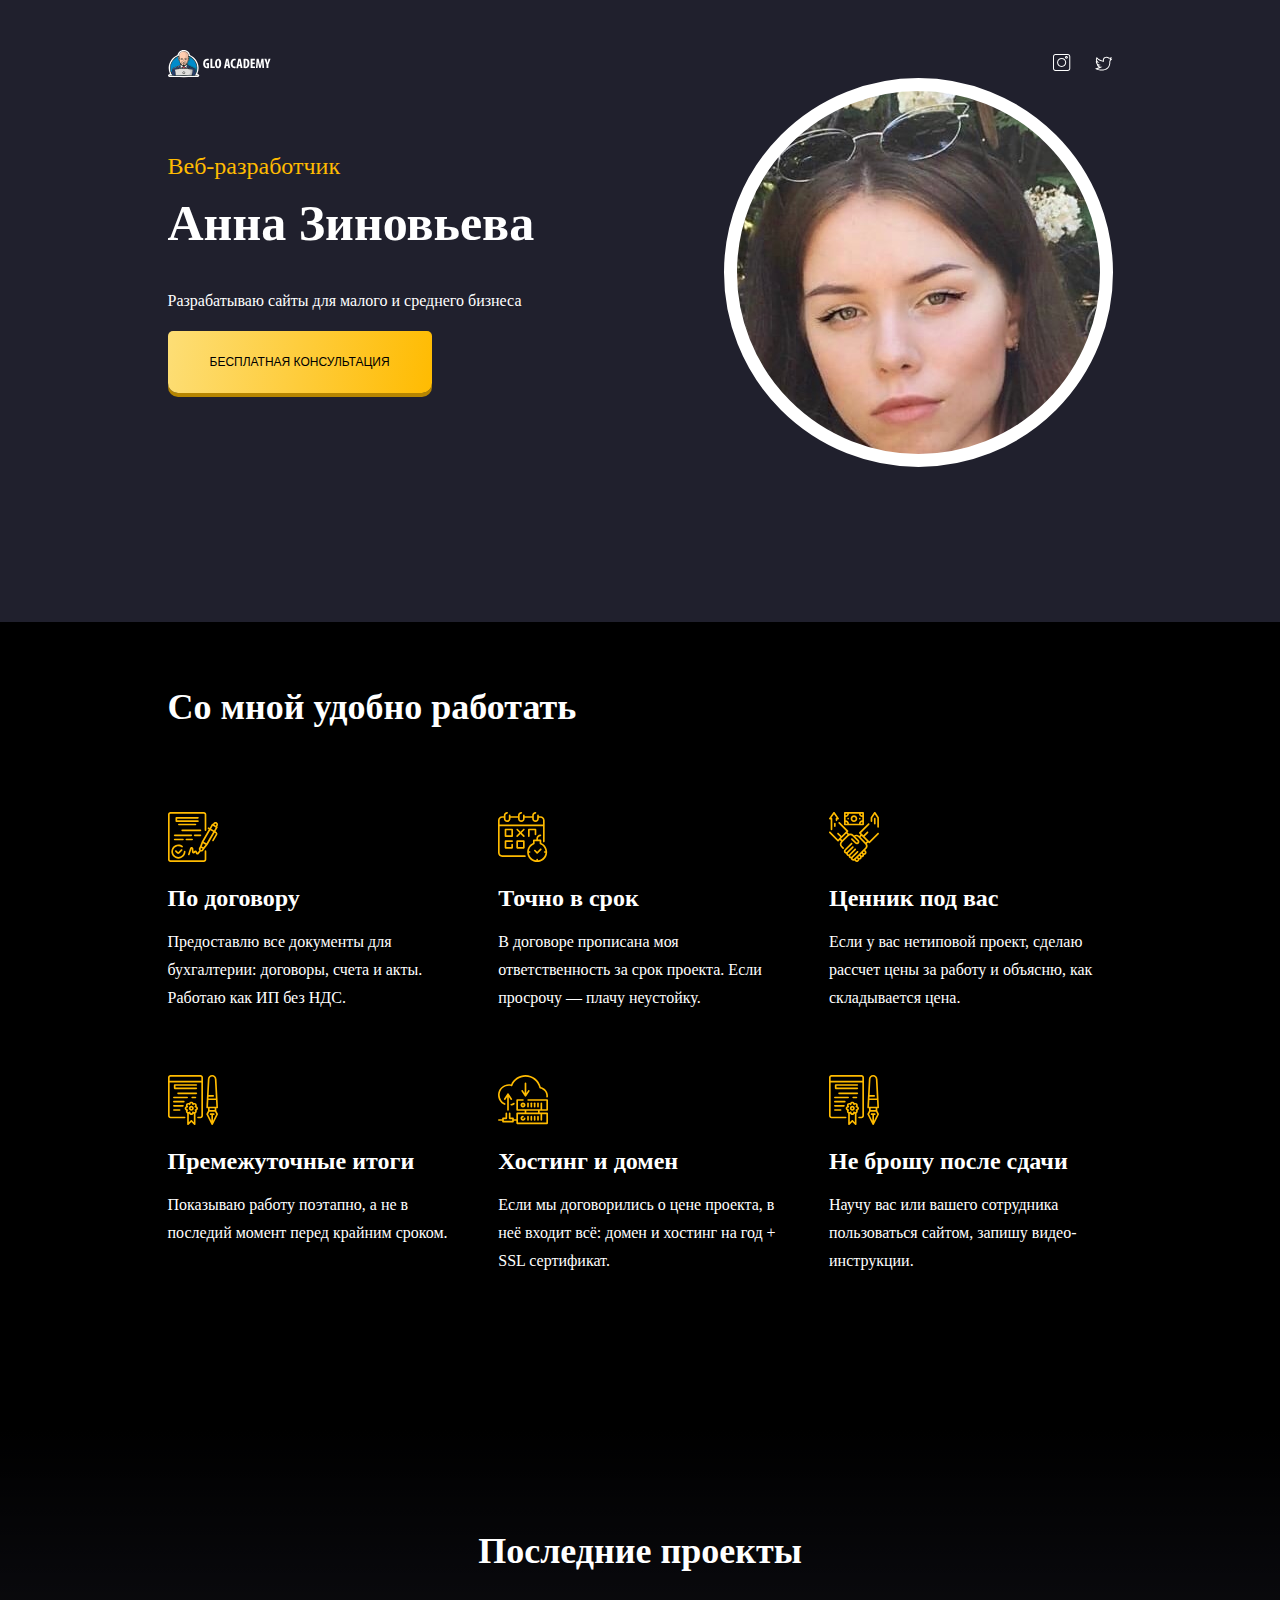
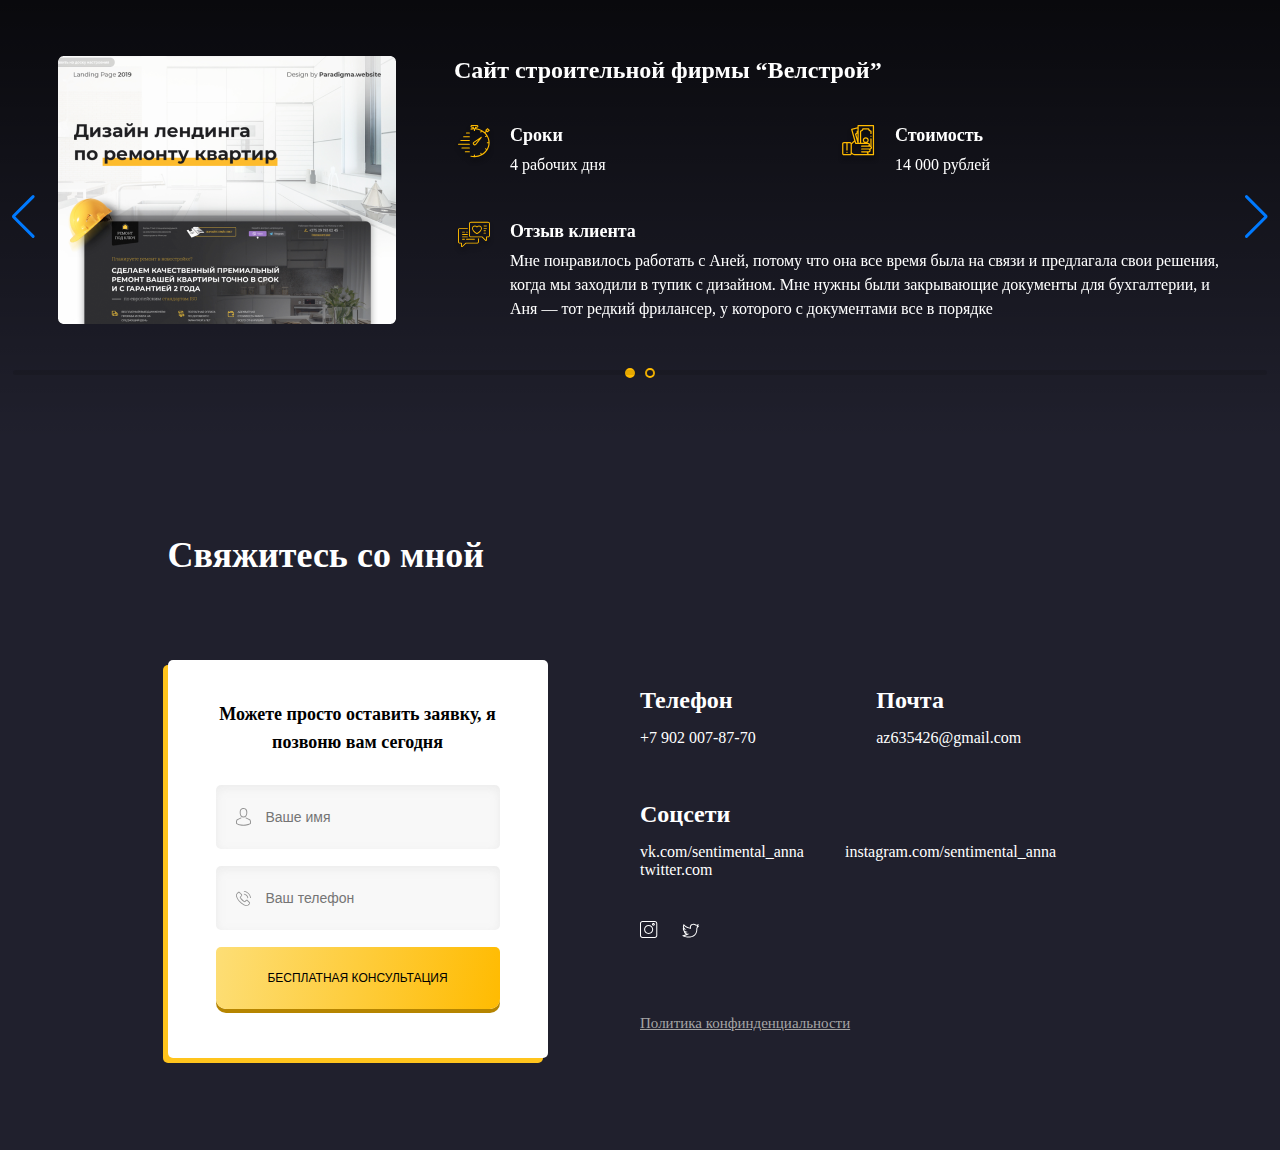
==== index.html @ 2e164c68 "Add files via upload" ====
<!DOCTYPE html>
<html lang="ru">

<head>
  <meta charset="UTF-8" />
  </meta>
  <meta name="viewport" content="width=device-width, initial-scale=1.0" />
  </meta>
  <meta http-equiv="X-UA-Compatible" content="ie=edge" />
  </meta>
  <title>Анна Зиновьева-веб-разработчик</title>
  <link rel="stylesheet" type="text/css" href="\css\style.css">
  <link rel="stylesheet" href="D:\Учёба\html\Мой сайт\css\style.css" />
  </link>
  <link rel="stylesheet" href="https://fonts.googleapis.com/css?family=Roboto:400,700&display=swap&cyrillic" />
  </link>
  <link rel="stylesheet" href="https://cdnjs.cloudflare.com/ajax/libs/animate.css/4.0.0/animate.min.css" />
  <link rel="stylesheet" href="\js\animate.min.css">
  <link rel="stylesheet" href="\css\swiper-bundle.min.css">

</head>

<body>
  <header class="hero">
    <div class="container">
      <div class="hero-header">
        <img src="\img\logo.svg" alt="Glo Academy" class="logo">
        <div class="social-liks">
          <a href="https://vk.com/away.php?to=https%3A%2F%2Finstagram.com%2Fsentimental_anna%3Figshid%3Djiawn5vi1vb9&cc_key="
            class="social-link"><img src="\img\social\instagram.svg" alt="instagram" /></a>
          <a href="" class="social-link"><img src="\img\social\twitter.svg" alt="twitter" /></a>
        </div>
        <!-- /.social-liks -->
      </div>
      <!-- /.hero-header -->
      <div class="hero-content">
        <div class="hero-text">
          <span class="hero-subtitle wow animated fadeInLeft slow">Веб-разработчик</span>
          <h1 class="hero-title">Анна Зиновьева</h1>
          <p class="hero-des">Разрабатываю сайты для малого и среднего бизнеса</p>
          <button class="button hero-button">Бесплатная консультация</button>
        </div>
        <!-- /.hero-text -->
        <div class="hero-avatar">

        </div>
        <!-- /.hero-avatar -->
      </div>
      <!-- /.hero-content -->
    </div>
    <!-- /.container -->
  </header>

  <main>
    <section class="features section">
      <div class="container">
        <h2 class="section-title">Со мной удобно работать</h2>
        <div class="features-block">
          <div class="features-item">
            <img src="\img\features\offer-img.svg" alt="По договору" class="features-image">
            <h3 class="features-title">По договору</h3>
            <p class="features-text">Предоставлю все документы для бухгалтерии: договоры, счета и акты. Работаю как ИП
              без НДС.</p>
          </div>
          <div class="features-item">
            <img src="\img\features\deadline-img.svg" alt="Точно в срок" class="features-image">
            <h3 class="features-title">Точно в срок</h3>
            <p class="features-text">В договоре прописана моя ответственность за срок проекта. Если просрочу — плачу
              неустойку.</p>
          </div>
          <div class="features-item">
            <img src="\img\features\agreement-img.svg" alt="Ценник под вас" class="features-image">
            <h3 class="features-title">Ценник под вас</h3>
            <p class="features-text">Если у вас нетиповой проект, сделаю рассчет цены за работу и объясню, как
              складывается цена.</p>
          </div>
          <div class="features-item">
            <img src="\img\features\steps-img.svg" alt="Премежуточные итоги" class="features-image">
            <h3 class="features-title">Премежуточные итоги</h3>
            <p class="features-text">Показываю работу поэтапно, а не в последий момент перед крайним сроком.</p>
          </div>
          <div class="features-item">
            <img src="\img\features\storage-img.svg" alt="Хостинг и домен" class="features-image">
            <h3 class="features-title">Хостинг и домен</h3>
            <p class="features-text">Если мы договорились о цене проекта, в неё входит всё: домен и хостинг на год + SSL
              сертификат.</p>
          </div>
          <div class="features-item">
            <img src="\img\features\steps-img.svg" alt="Не брошу после сдачи" class="features-image">
            <h3 class="features-title">Не брошу после сдачи</h3>
            <p class="features-text">Научу вас или вашего сотрудника пользоваться сайтом, запишу видео-инструкции.</p>
          </div>

        </div>
        <!-- /.feachers-block -->

      </div>
      <!-- /.container -->
    </section>
    <!-- /.feachers -->
    <section class="section projects">
      <div class="container">

      </div>
      <h2 class="section-titles">
        <p align="center">Последние проекты</p>
      </h2>





      <!-- Slider main container -->
      <div class="swiper-container projects-slider">
        <!-- Additional required wrapper -->
        <div class="swiper-wrapper">
          <!-- Slides -->
          <div class="swiper-slide project-slide">
            <img src="\img\заказы\project-img.png" alt="Сайт строительной фирмы “Велстрой”" class="project-image">
            <div class="project-text">
              <h3 class="project-title">Сайт строительной фирмы “Велстрой”</h3>
              <div class="project-time">
                <img src="\img\заказы\time-icon.svg" alt="Срок" class="progect-icon">
                <div class="project-description">
                  <h4 class="project-subtitle">Сроки</h4>
                  <p class="project-paragraph">4 рабочих дня</p>
                </div>
              </div>
              <!-- /.project-time -->
              <div class="project-cost">
                <img src="\img\заказы\cost-icon.svg" alt="Стоимость" class="progect-icon">
                <div class="project-description">
                  <h4 class="project-subtitle">Стоимость</h4>
                  <p class="project-paragraph">14 000 рублей</p>
                </div>
              </div>
              <!-- /.project-cost -->
              <div class="project-feedback">
                <img src="\img\заказы\feedback-icon.svg" alt="Отзыв клиента" class="progect-icon">
                <div class="project-description">
                  <h4 class="project-subtitle">Отзыв клиента</h4>
                  <p class="project-paragraph">Мне понравилось работать с Аней, потому что она все время была на связи и
                    предлагала свои решения, когда мы заходили в
                    тупик с дизайном. Мне нужны были закрывающие документы для бухгалтерии, и Аня — тот редкий
                    фрилансер,
                    у которого с
                    документами все в порядке</p>
                </div>
              </div>
              <!-- /.project-feedback -->
            </div>
            <!-- /.project-text -->
          </div>

          <div class="swiper-slide project-slide"><img src="\img\заказы\project-img.png"
              alt="Сайт строительной фирмы “Велстрой”" class="project-image">
            <div class="project-text">
              <h3 class="project-title">Интернет-магазин</h3>
              <div class="project-time">
                <img src="\img\заказы\time-icon.svg" alt="Срок" class="progect-icon">
                <div class="project-description">
                  <h4 class="project-subtitle">Сроки</h4>
                  <p class="project-paragraph">4 рабочих дня</p>
                </div>
              </div>
              <!-- /.project-time -->
              <div class="project-cost">
                <img src="\img\заказы\cost-icon.svg" alt="Стоимость" class="progect-icon">
                <div class="project-description">
                  <h4 class="project-subtitle">Стоимость</h4>
                  <p class="project-paragraph">14 000 рублей</p>
                </div>
              </div>
              <!-- /.project-cost -->
              <div class="project-feedback">
                <img src="\img\заказы\feedback-icon.svg" alt="Отзыв клиента" class="progect-icon">
                <div class="project-description">
                  <h4 class="project-subtitle">Отзыв клиента</h4>
                  <p class="project-paragraph">Мне понравилось работать с Аней, потому что она все время была на связи и
                    предлагала свои решения, когда мы заходили в
                    тупик с дизайном. Мне нужны были закрывающие документы для бухгалтерии, и Аня — тот редкий
                    фрилансер,
                    у которого с
                    документами все в порядке</p>
                </div>
              </div>
              <!-- /.project-feedback -->
            </div>
            <!-- /.project-text -->
          </div>


          ...
        </div>
        <!-- If we need pagination -->
        <div class="projects-pagination"></div>

        <!-- If we need navigation buttons -->
        <div class="swiper-button-prev"></div>
        <div class="swiper-button-next"></div>

        <!-- If we need scrollbar -->
        <div class="swiper-scrollbar"></div>
      </div>



      </div>

    </section>
  </main>


  <footer class="section">
    <div class="container">
      <h2 class="section-title">Свяжитесь со мной</h2>
      <div class="contacts-block">
        <form action="#" class="contacts-form">
          <h4 class="form-title">Можете просто оставить заявку, я позвоню вам сегодня</h4>
          <input type="text" class="input input-name" placeholder="Ваше имя">
          <input type="text" class="input input-phone" placeholder="Ваш телефон">
          <button class="button form-button">Бесплатная консультация</button>
        </form>
        <!-- /.contacts-form -->
        <div class="contacts-text">
          <div class="contacts-data">
            <div class="contacts-phone">
              <h4 class="contacts-title">Телефон</h4>
              <a href="tel:+79020078770" class="contacts-link">+7 902 007-87-70</a>
            </div>
            <!-- /.contacts-phone -->
            <div class="contacts-mail" class="contacts-link">
              <h4 class="contacts-title">Почта</h4>
              <a href="mailto:az635426@gmail.com" class="contacts-link">az635426@gmail.com</a>

            </div>
            <!-- /.contacts-mail -->
            <div class="contacts-social">
              <h4 class="contacts-title">Соцсети</h4>
              <a href="https://vk.com/sentimental_anna" class="contacts-link">vk.com/sentimental_anna</a>
              <a href="https://vk.com/away.php?to=https%3A%2F%2Finstagram.com%2Fsentimental_anna%3Figshid%3Djiawn5vi1vb9&cc_key="
                class="contacts-link">instagram.com/sentimental_anna</a>
              <a href="#" class="contacts-link">twitter.com</a>
            </div>
            <!-- /.contacts-social -->
          </div>
          <!-- /.contacts-data -->
          <div class="social-liks">
            <a href="https://vk.com/away.php?to=https%3A%2F%2Finstagram.com%2Fsentimental_anna%3Figshid%3Djiawn5vi1vb9&cc_key="
              class="social-link"><img src="\img\social\instagram.svg" alt="instagram" /></a>
            <a href="#" class="social-link"><img src="\img\social\twitter.svg" alt="twitter" /></a>
          </div>
          <a href="#" class="contacts-policy">Политика конфинденциальности</a>
        </div>
        <!-- /.contacts-text -->
      </div>
      <!-- /.contacts-block -->
    </div>
  </footer>
  <!-- /.section -->

  <script src="D:\Учёба\html\Мой сайт\js\wow.min.js"></script>
  <script src="D:\Учёба\html\Мой сайт\js\main.js"></script>
  <script src="\js\swiper-bundle.min.js"></script>
  <script src="\js\main.js"></script>
  <script src=D:\Учёба\html\Мойсайт\js\swiper-bundle.min.js></script>
  <script src="\js\wow.min.js"></script>
  <script src="js\main.js"></script>
  <script src="/js/main.js"></script>



</body>

</html>
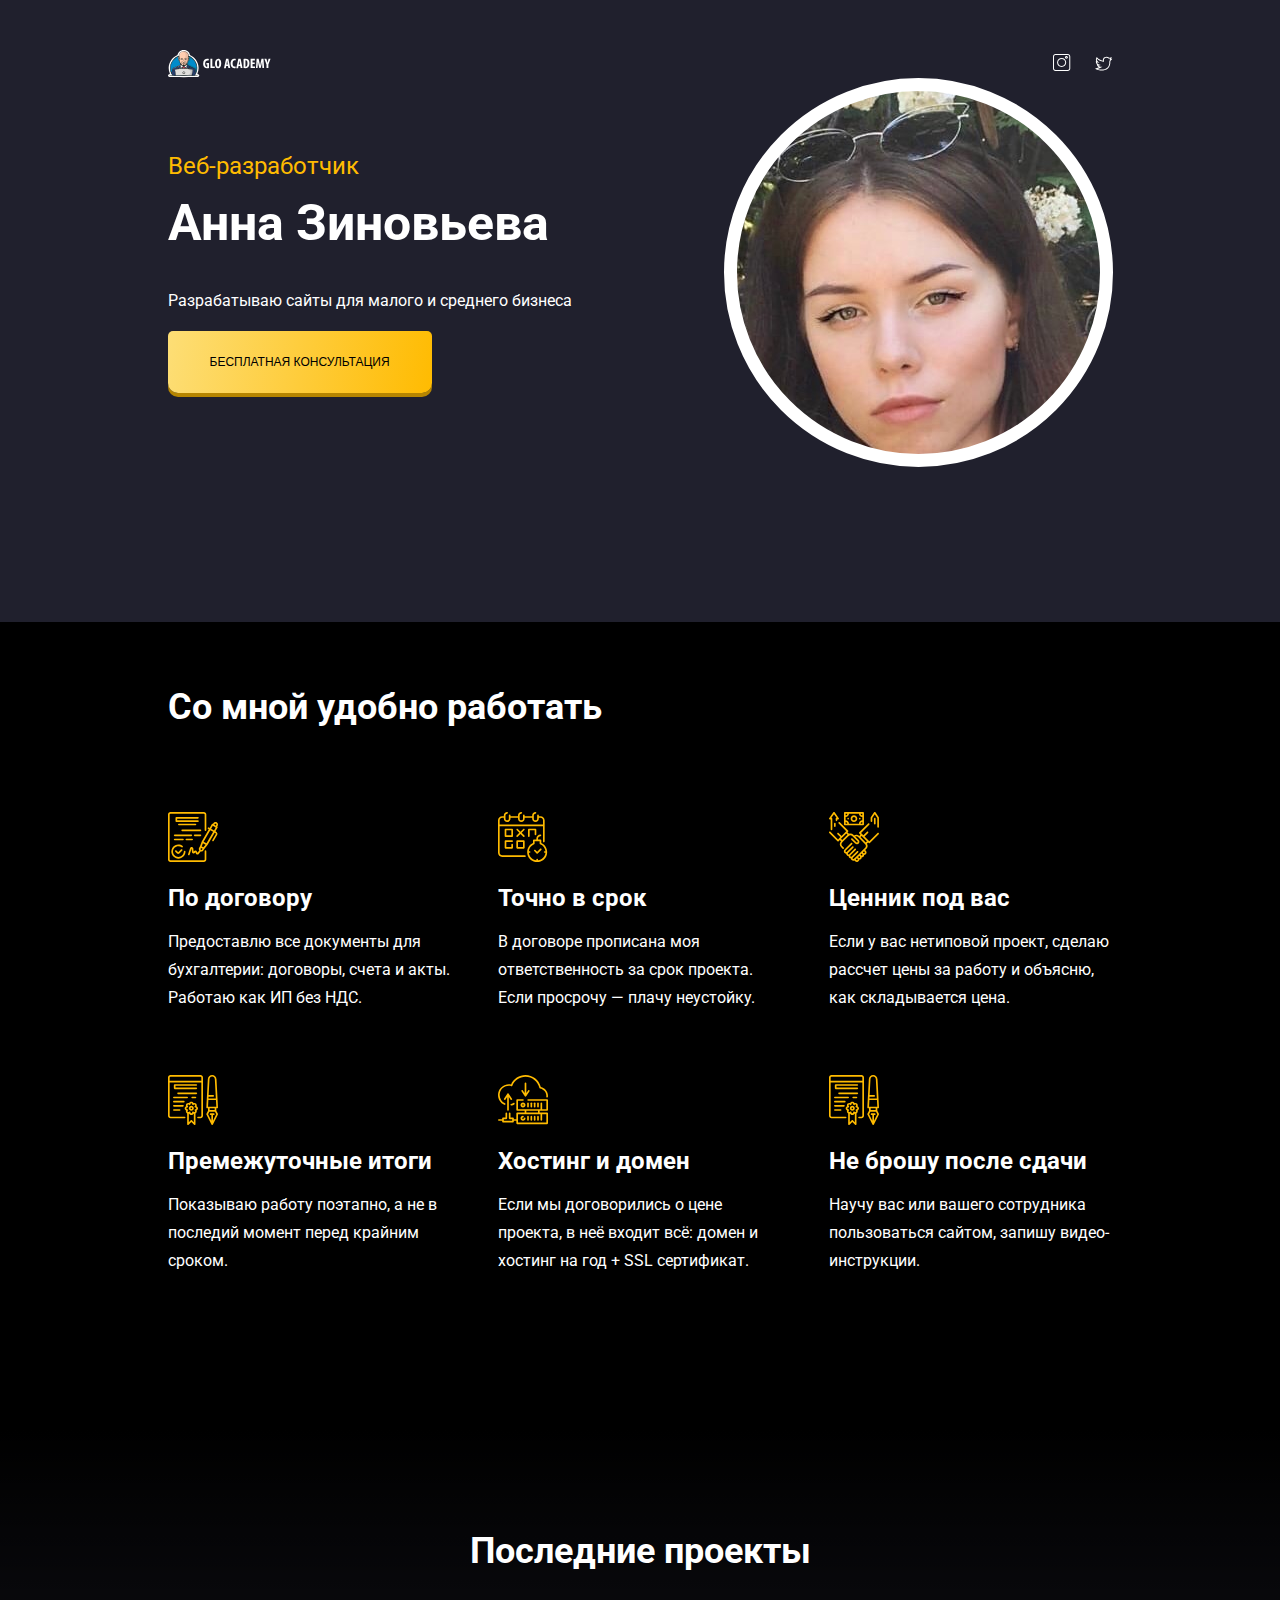
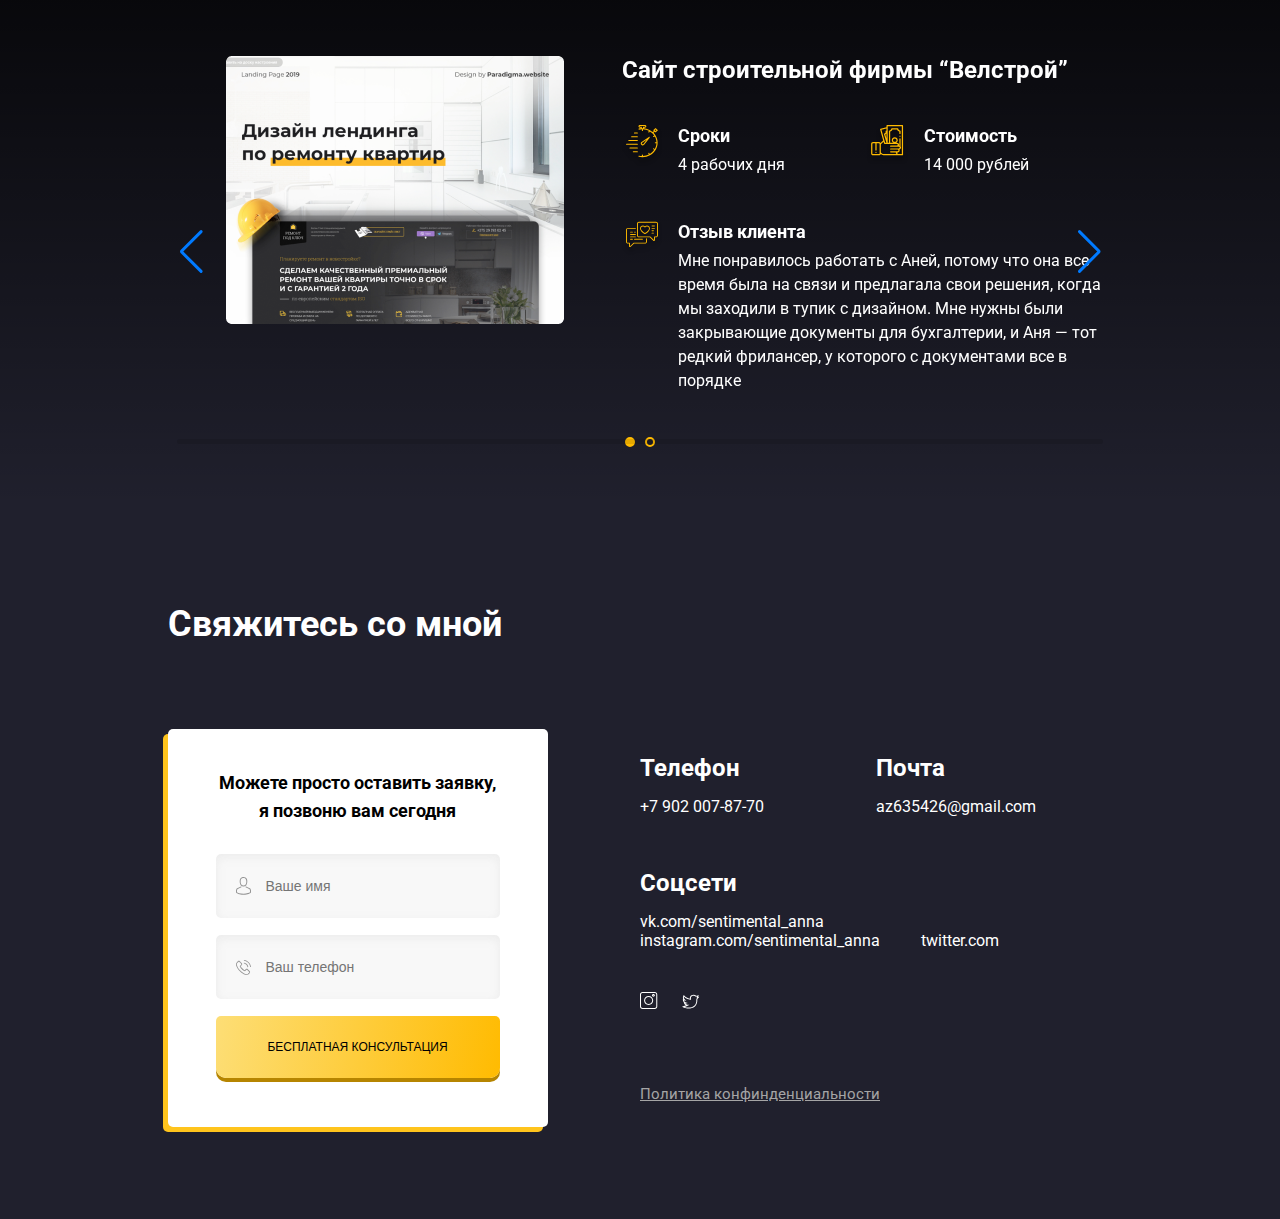
==== commit 4edec53f: "Update index.html" ====
--- a/index.html
+++ b/index.html
@@ -9,14 +9,12 @@
   <meta http-equiv="X-UA-Compatible" content="ie=edge" />
   </meta>
   <title>Анна Зиновьева-веб-разработчик</title>
-  <link rel="stylesheet" type="text/css" href="\css\style.css">
-  <link rel="stylesheet" href="D:\Учёба\html\Мой сайт\css\style.css" />
-  </link>
   <link rel="stylesheet" href="https://fonts.googleapis.com/css?family=Roboto:400,700&display=swap&cyrillic" />
   </link>
-  <link rel="stylesheet" href="https://cdnjs.cloudflare.com/ajax/libs/animate.css/4.0.0/animate.min.css" />
-  <link rel="stylesheet" href="\js\animate.min.css">
-  <link rel="stylesheet" href="\css\swiper-bundle.min.css">
+  <link rel="stylesheet" href="css/animate.min.css">
+  <link rel="stylesheet" href="css/swiper-bundle.min.css">
+  <link rel="stylesheet" href="css/style.css">
+
 
 </head>
 
@@ -24,11 +22,11 @@
   <header class="hero">
     <div class="container">
       <div class="hero-header">
-        <img src="\img\logo.svg" alt="Glo Academy" class="logo">
+        <img src="img/logo.svg" alt="Glo Academy" class="logo">
         <div class="social-liks">
           <a href="https://vk.com/away.php?to=https%3A%2F%2Finstagram.com%2Fsentimental_anna%3Figshid%3Djiawn5vi1vb9&cc_key="
-            class="social-link"><img src="\img\social\instagram.svg" alt="instagram" /></a>
-          <a href="" class="social-link"><img src="\img\social\twitter.svg" alt="twitter" /></a>
+            class="social-link"><img src="img/social/instagram.svg" alt="instagram" /></a>
+          <a href="" class="social-link"><img src="img/social/twitter.svg" alt="twitter" /></a>
         </div>
         <!-- /.social-liks -->
       </div>
@@ -57,36 +55,36 @@
         <h2 class="section-title">Со мной удобно работать</h2>
         <div class="features-block">
           <div class="features-item">
-            <img src="\img\features\offer-img.svg" alt="По договору" class="features-image">
+            <img src="img/features/offer-img.svg" alt="По договору" class="features-image">
             <h3 class="features-title">По договору</h3>
             <p class="features-text">Предоставлю все документы для бухгалтерии: договоры, счета и акты. Работаю как ИП
               без НДС.</p>
           </div>
           <div class="features-item">
-            <img src="\img\features\deadline-img.svg" alt="Точно в срок" class="features-image">
+            <img src="img/features/deadline-img.svg" alt="Точно в срок" class="features-image">
             <h3 class="features-title">Точно в срок</h3>
             <p class="features-text">В договоре прописана моя ответственность за срок проекта. Если просрочу — плачу
               неустойку.</p>
           </div>
           <div class="features-item">
-            <img src="\img\features\agreement-img.svg" alt="Ценник под вас" class="features-image">
+            <img src="img/features/agreement-img.svg" alt="Ценник под вас" class="features-image">
             <h3 class="features-title">Ценник под вас</h3>
             <p class="features-text">Если у вас нетиповой проект, сделаю рассчет цены за работу и объясню, как
               складывается цена.</p>
           </div>
           <div class="features-item">
-            <img src="\img\features\steps-img.svg" alt="Премежуточные итоги" class="features-image">
+            <img src="img/features/steps-img.svg" alt="Премежуточные итоги" class="features-image">
             <h3 class="features-title">Премежуточные итоги</h3>
             <p class="features-text">Показываю работу поэтапно, а не в последий момент перед крайним сроком.</p>
           </div>
           <div class="features-item">
-            <img src="\img\features\storage-img.svg" alt="Хостинг и домен" class="features-image">
+            <img src="img/features/storage-img.svg" alt="Хостинг и домен" class="features-image">
             <h3 class="features-title">Хостинг и домен</h3>
             <p class="features-text">Если мы договорились о цене проекта, в неё входит всё: домен и хостинг на год + SSL
               сертификат.</p>
           </div>
           <div class="features-item">
-            <img src="\img\features\steps-img.svg" alt="Не брошу после сдачи" class="features-image">
+            <img src="img/features/steps-img.svg" alt="Не брошу после сдачи" class="features-image">
             <h3 class="features-title">Не брошу после сдачи</h3>
             <p class="features-text">Научу вас или вашего сотрудника пользоваться сайтом, запишу видео-инструкции.</p>
           </div>
@@ -101,7 +99,7 @@
     <section class="section projects">
       <div class="container">
 
-      </div>
+      
       <h2 class="section-titles">
         <p align="center">Последние проекты</p>
       </h2>
@@ -116,11 +114,11 @@
         <div class="swiper-wrapper">
           <!-- Slides -->
           <div class="swiper-slide project-slide">
-            <img src="\img\заказы\project-img.png" alt="Сайт строительной фирмы “Велстрой”" class="project-image">
+            <img src="img/заказы/project-img.png" alt="Сайт строительной фирмы “Велстрой”" class="project-image">
             <div class="project-text">
               <h3 class="project-title">Сайт строительной фирмы “Велстрой”</h3>
               <div class="project-time">
-                <img src="\img\заказы\time-icon.svg" alt="Срок" class="progect-icon">
+                <img src="img/заказы/time-icon.svg" alt="Срок" class="progect-icon">
                 <div class="project-description">
                   <h4 class="project-subtitle">Сроки</h4>
                   <p class="project-paragraph">4 рабочих дня</p>
@@ -128,7 +126,7 @@
               </div>
               <!-- /.project-time -->
               <div class="project-cost">
-                <img src="\img\заказы\cost-icon.svg" alt="Стоимость" class="progect-icon">
+                <img src="img/заказы/cost-icon.svg" alt="Стоимость" class="progect-icon">
                 <div class="project-description">
                   <h4 class="project-subtitle">Стоимость</h4>
                   <p class="project-paragraph">14 000 рублей</p>
@@ -136,7 +134,7 @@
               </div>
               <!-- /.project-cost -->
               <div class="project-feedback">
-                <img src="\img\заказы\feedback-icon.svg" alt="Отзыв клиента" class="progect-icon">
+                <img src="img/заказы/feedback-icon.svg" alt="Отзыв клиента" class="progect-icon">
                 <div class="project-description">
                   <h4 class="project-subtitle">Отзыв клиента</h4>
                   <p class="project-paragraph">Мне понравилось работать с Аней, потому что она все время была на связи и
@@ -152,12 +150,12 @@
             <!-- /.project-text -->
           </div>
 
-          <div class="swiper-slide project-slide"><img src="\img\заказы\project-img.png"
+          <div class="swiper-slide project-slide"><img src="img/заказы/project-img.png"
               alt="Сайт строительной фирмы “Велстрой”" class="project-image">
             <div class="project-text">
               <h3 class="project-title">Интернет-магазин</h3>
               <div class="project-time">
-                <img src="\img\заказы\time-icon.svg" alt="Срок" class="progect-icon">
+                <img src="/img/заказы/time-icon.svg" alt="Срок" class="progect-icon">
                 <div class="project-description">
                   <h4 class="project-subtitle">Сроки</h4>
                   <p class="project-paragraph">4 рабочих дня</p>
@@ -165,7 +163,7 @@
               </div>
               <!-- /.project-time -->
               <div class="project-cost">
-                <img src="\img\заказы\cost-icon.svg" alt="Стоимость" class="progect-icon">
+                <img src="/img/заказы/cost-icon.svg" alt="Стоимость" class="progect-icon">
                 <div class="project-description">
                   <h4 class="project-subtitle">Стоимость</h4>
                   <p class="project-paragraph">14 000 рублей</p>
@@ -173,7 +171,7 @@
               </div>
               <!-- /.project-cost -->
               <div class="project-feedback">
-                <img src="\img\заказы\feedback-icon.svg" alt="Отзыв клиента" class="progect-icon">
+                <img src="/img/заказы/feedback-icon.svg" alt="Отзыв клиента" class="progect-icon">
                 <div class="project-description">
                   <h4 class="project-subtitle">Отзыв клиента</h4>
                   <p class="project-paragraph">Мне понравилось работать с Аней, потому что она все время была на связи и
@@ -247,8 +245,8 @@
           <!-- /.contacts-data -->
           <div class="social-liks">
             <a href="https://vk.com/away.php?to=https%3A%2F%2Finstagram.com%2Fsentimental_anna%3Figshid%3Djiawn5vi1vb9&cc_key="
-              class="social-link"><img src="\img\social\instagram.svg" alt="instagram" /></a>
-            <a href="#" class="social-link"><img src="\img\social\twitter.svg" alt="twitter" /></a>
+              class="social-link"><img src="img/social/instagram.svg" alt="instagram" /></a>
+            <a href="#" class="social-link"><img src="img/social/twitter.svg" alt="twitter" /></a>
           </div>
           <a href="#" class="contacts-policy">Политика конфинденциальности</a>
         </div>
@@ -259,17 +257,15 @@
   </footer>
   <!-- /.section -->
 
-  <script src="D:\Учёба\html\Мой сайт\js\wow.min.js"></script>
-  <script src="D:\Учёба\html\Мой сайт\js\main.js"></script>
+
   <script src="\js\swiper-bundle.min.js"></script>
   <script src="\js\main.js"></script>
-  <script src=D:\Учёба\html\Мойсайт\js\swiper-bundle.min.js></script>
-  <script src="\js\wow.min.js"></script>
-  <script src="js\main.js"></script>
-  <script src="/js/main.js"></script>
+  <script src="js/wow.min.js"></script>
+  <script src="js/main.js"></script>
+  <script src="js/swiper-bundle.min.js"></script>
 
 
 
 </body>
 
-</html>+</html>
--- a/css/style.css
+++ b/css/style.css
@@ -0,0 +1,430 @@
+* {
+  box-sizing: border-box;
+}
+img{
+  max-width: 100%;
+}
+body {
+  background-color: #20202d;
+  margin: 0;
+  color: #fff;
+  font-family: 'Roboto', sans-serif;
+}
+.container {
+  width: 90%;
+  max-width: 945px;
+  margin: auto;
+}
+.section-title {
+  margin: 0;
+  margin-bottom: 84px;
+  font-weight: bold;
+font-size: 36px;
+line-height: 42px;
+}
+.section {
+  padding-top: 64px;
+  padding-bottom: 92px;
+}
+.hero {
+  padding-top: 50px;
+  padding-bottom: 155px;
+  background-color: Linear Gradient(0deg, #000000 0.01%, rgba(0, 0, 0, 0) 95.44%);
+}
+.hero-header {
+  display: flex;
+  justify-content: space-between;
+  align-items: center;
+}
+.social-link {
+  margin-left: 20px;
+}
+.social-link:first-child {
+  margin-left: 0;
+}
+.hero-content {
+  display: flex;
+  justify-content: space-between;
+  align-items: center;
+}
+.hero-subtitle {
+  display: block;
+  font-size: 24px;
+  line-height: 28px;
+  color: #FFBB01;
+  margin-bottom: 14px;
+}
+.hero-title{ 
+  font-weight: bold;
+  font-size: 50px;
+  line-height: 59PX;
+  margin-top: 0;
+}
+.hero-des {
+  Font-Size: 16px;
+  Line-Height: 28px;
+  min-width: 420px;
+}
+.button {
+  background: linear-gradient(100deg, #FDDE76 0%, #FFBB01 100%);
+  box-shadow: 0px 4px #B68500;
+  border:none;
+  border-radius: 5px 5px 10px 10px;
+  padding: 24px 42px;
+  Font-Size: 12px;
+  Line-Height: 14px;
+  text-transform: uppercase;
+}
+.hero-avatar {
+  width: 389px;
+  height: 389px;
+  background-color: #fff;
+  border-radius: 50%;
+  background-image: url('../img/ava.jpg');
+  background-repeat: no-repeat;
+  background-position: center top -250px;
+  border: 13px solid #fff;
+}
+
+/* features */
+
+.features {
+  background-color: #000000;
+
+
+}
+.features-block {
+  display: flex;
+ flex-wrap: wrap;
+ justify-content: space-between;
+}
+.features-item {
+  flex-basis: 30%;
+margin-bottom: 63px;
+}
+.features-image {
+  display: block;
+  margin-bottom: 22px;
+}
+.features-title {
+  font-weight: bold;
+font-size: 24px;
+line-height: 28px;
+margin: 0;
+margin-bottom: 16px;
+
+}
+.features-text {
+  font-weight: normal;
+font-size: 16px;
+line-height: 28px;
+margin: 0;
+}
+
+
+/* projects */
+
+
+.projects {
+  background: linear-gradient(180deg, #000000 0%, rgba(0, 0, 0, 0) 95.44%);
+}
+.project-slide {
+  display: flex;
+  align-items: flex-start;
+  justify-items: space-between;
+}
+.project-text {
+  flex-basis: 60%;
+  display: flex;
+  flex-wrap: wrap;
+}
+.project-title {
+  flex-basis: 100%;
+  
+  font-weight: bold;
+  font-size: 24px;
+  line-height: 28px;
+  margin: 0;
+  margin-bottom: 41px;
+}
+.project-time, .project-cost {
+  flex-basis: 50%;
+  margin-bottom: 44px;
+}
+.project-time, .project-cost, .project-feedback {
+  display: flex;
+  align-items: flex-start;
+}
+.project-subtitle {
+margin: 0;
+font-weight: bold;
+font-size: 18px;
+line-height: 21px;
+margin-bottom: 7px;
+}
+.project-paragraph {
+  margin: 0;
+  font-weight: normal;
+  font-size: 16px;
+  line-height: 150%;
+}
+.progect-icon {
+  margin-right: 16px;
+}
+.projects-bullet {
+  width: 10px;
+height: 10px;
+border: 2px solid #FFBB01;
+border-radius: 50%;
+display: inline-block;
+margin-left: 5px;
+margin-right: 5px;
+
+}
+.projects-bullet-active {
+  background: #FFBB01;
+}
+.projects-pagination {
+  display: flex;
+  align-items: center;
+  justify-content: center;
+  margin-top: 44px;
+}
+.section-titles {
+  margin: 0;
+  margin-bottom: 84px;
+  font-weight: bold;
+font-size: 36px;
+line-height: 42px;
+}
+.project-image {
+  margin-left: 58px;
+  margin-right: 58px;
+}
+/* contacts */
+
+.contacts-form {
+  background: #FFFFFF;
+box-shadow: -5px 5px 0px #FFC41D;
+border-radius: 5px;
+max-width: 380px;
+padding-top: 40px;
+padding-left: 48px;
+padding-right: 48px;
+padding-bottom: 49px;
+}
+.form-title {
+  color: #000;
+  font-weight: bold;
+font-size: 18px;
+line-height: 28px;
+text-align: center;
+color: #000000;
+margin: 0;
+margin-bottom: 29px;
+}
+.input {
+  background: #F8F8F8;
+  border: none;
+box-shadow: inset 0px 3px 10px rgba(199, 199, 199, 0.25);
+border-radius: 5px;
+padding: 18px 20px;
+padding-left: 50px;
+width: 100%;
+font-size: 14px;
+line-height: 28px;
+}
+.input-name {
+  margin-bottom: 17px;
+  background-image: url(/img/user-icon.svg);
+  background-repeat: no-repeat;
+  background-position: center left 20px;
+}
+.input-phone {
+  margin-bottom: 17px;
+  background-image: url(/img/phone-icon.svg);
+  background-repeat: no-repeat;
+  background-position: center left 20px;
+}
+.form-button {
+  width: 100%;
+}
+.contacts-block {
+  display: flex;
+  align-items: center;
+  justify-content: space-between;
+}
+.contacts-text {
+  flex-basis: 50%;
+}
+.contacts-data {
+  display: flex;
+  flex-wrap: wrap;
+  margin-bottom: 42px;
+}
+.contacts-phone {
+  flex-basis: 50%;
+  margin-bottom: 53px;
+}
+.contacts-mail {
+  flex-basis: 50%;
+  margin-bottom: 53px;
+}
+.contacts-social {
+  flex-basis: 100%;
+}
+.contacts-title {
+  font-weight: bold;
+font-size: 24px;
+line-height: 28px;
+color: #FFFFFF;
+margin: 0;
+margin-bottom: 15px;
+}
+.contacts-link {
+  text-decoration: none;
+  color: inherit;
+  margin-right: 37px;
+}
+.contacts-link:hover {
+text-decoration: underline;
+}
+.contacts-policy {
+  display: inline-block;
+  font-weight: normal;
+font-size: 15px;
+line-height: 18px;
+text-decoration-line: underline;
+color: #A5A5A5;
+margin-top: 72px;
+}
+
+
+/* responsive */
+@media (max-width: 1100px) {
+  .hero-avatar {
+    width: 300px;
+    height: 300px;
+    border-width: 10px;
+  }
+}
+
+@media (max-width: 836px) {
+  .hero-content { 
+flex-direction: column;
+  }
+  .hero-avatar {
+    order: 0;
+    width: 300px;
+    height: 300px;
+    border-width: 10px;
+    margin-bottom: 17px;
+  }
+  .hero-text {
+    order: 1;
+    text-align: center;
+  }
+  .features-item {
+    flex-basis: 45px;
+  }
+  .project-slide {
+    flex-direction: column;
+  }
+  .project-image {
+    margin-bottom: 46px;
+  }
+  .contacts-block {
+    flex-direction: column;
+    align-items: flex-start;
+  }
+  .contacts-form {
+    margin-bottom: 58px;
+  }
+}
+@media (max-width: 564px) {
+  .hero{
+    padding-bottom: 75px;
+  }
+  .hero-subtitle {
+    font-size: 16px;
+line-height: 27px;
+margin-bottom: 5px;
+  }
+  .hero-avatar {
+    width: 113px;
+    height: 113px;
+    background-origin: 4px;
+    background-position: center top;
+  
+  }
+  .hero-header {
+    margin-bottom: 38px;
+  }
+  .social-link {
+    margin-left: 5px;
+  }
+  .hero-title {
+    font-size: 24px;
+line-height: 28px;
+  }
+  .hero-des {
+    font-size: 14px;
+line-height: 140%;
+  }
+  .section {
+    padding: 60px 0;
+  }
+  .section-title {
+    font-size: 19px;
+    line-height: 22px;
+    margin-bottom: 60px;
+  }
+  .features-item {
+    flex-basis: 100%;
+    margin-bottom: 30px;
+  }
+  .features-title {
+    font-size: 18px;
+    line-height: 28px;
+  }
+  .features-text {
+    font-size: 14px;
+line-height: 28px;
+  }
+  .project-title {
+    font-size: 18px;
+line-height: 150%;
+  }
+  .project-time, .project-cost, .project-feedback {
+    flex-basis: 100%;
+    margin-bottom: 30px;
+  }
+  .project-paragraph {
+    font-size: 14px;
+  }
+  .contacts-form {
+    padding: 40px 19px;
+  }
+  .form-title {
+    font-size: 15px;
+line-height: 140%;
+  }
+  .form-button {
+    font-size: 10px;
+
+  }
+  .contacts-phone, .contacts-mail {
+    flex-basis: 100%;
+    margin-bottom: 30px;
+  }
+  .contacts-title {
+    font-size: 18px;
+line-height: 21px;
+  }
+  .contacts-link {
+    font-size: 14px;
+line-height: 16px;
+display: block;
+margin-bottom: 13px;
+  }
+}
